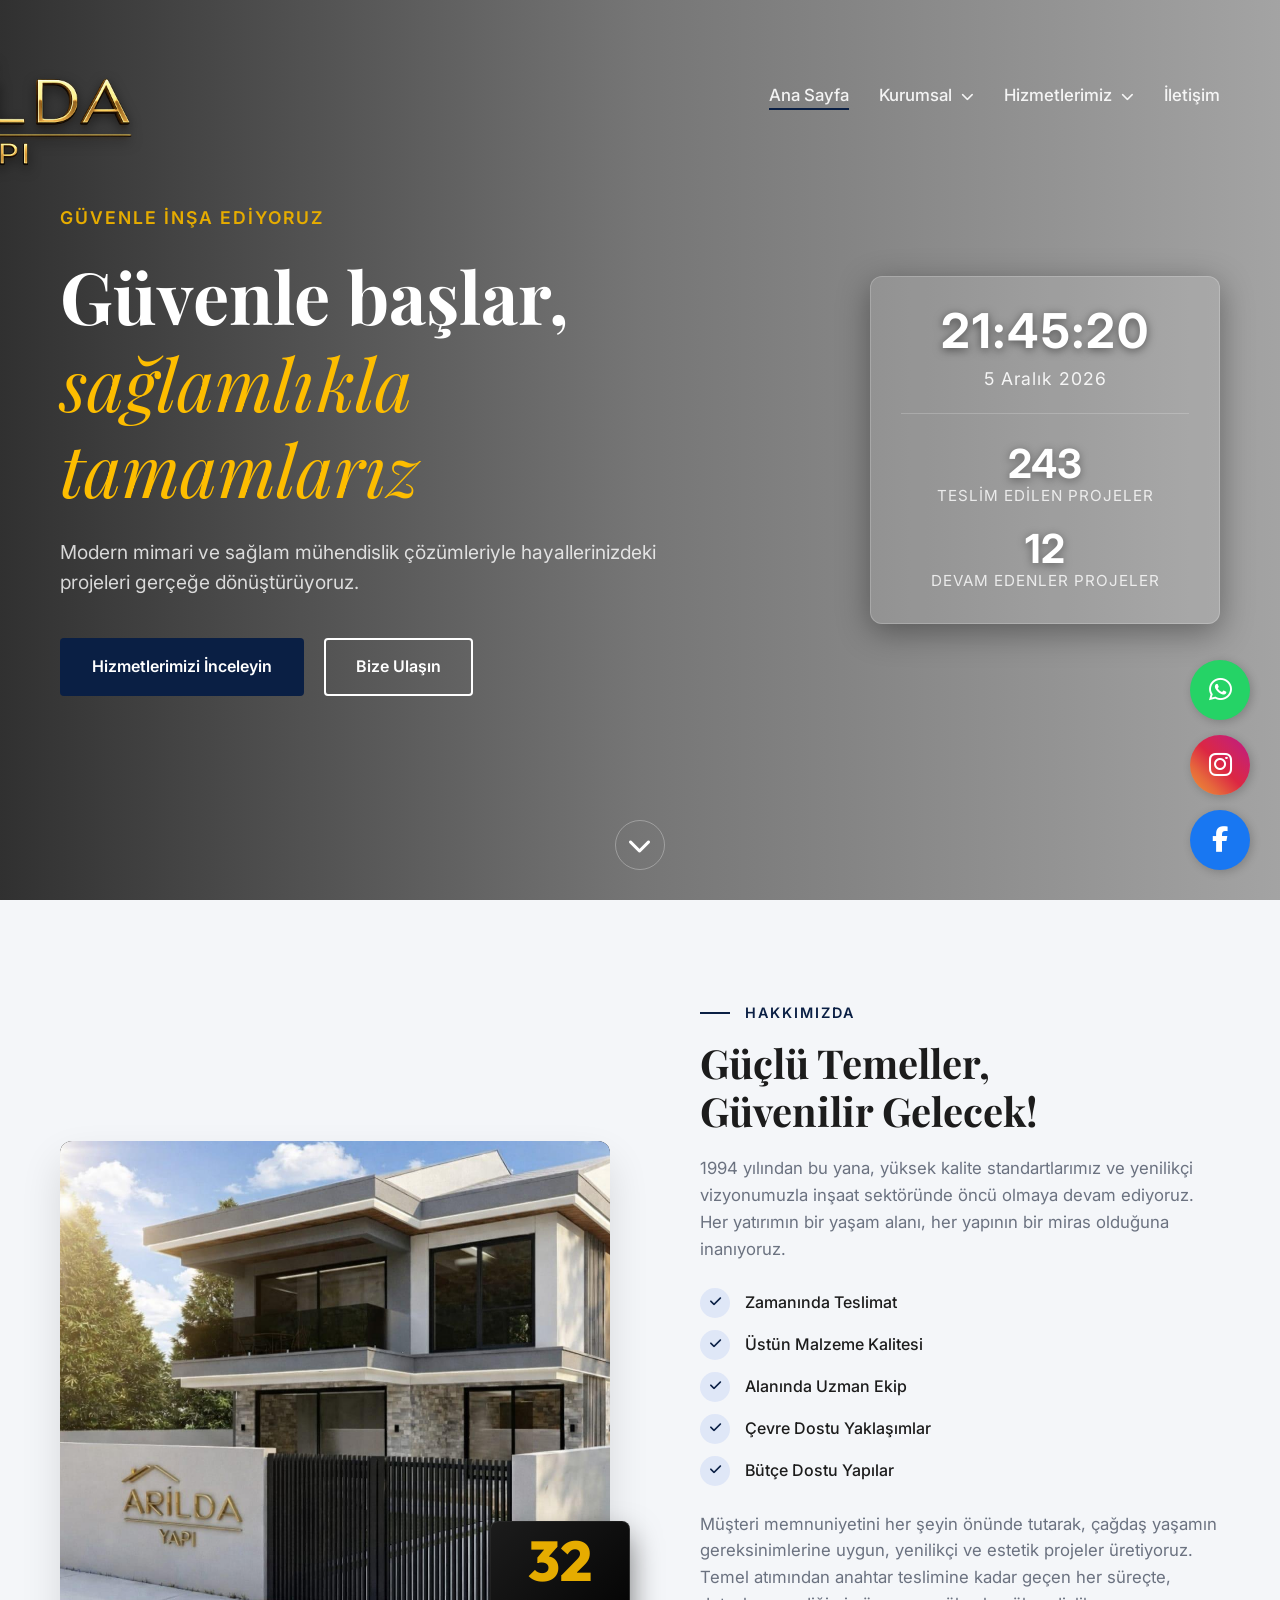
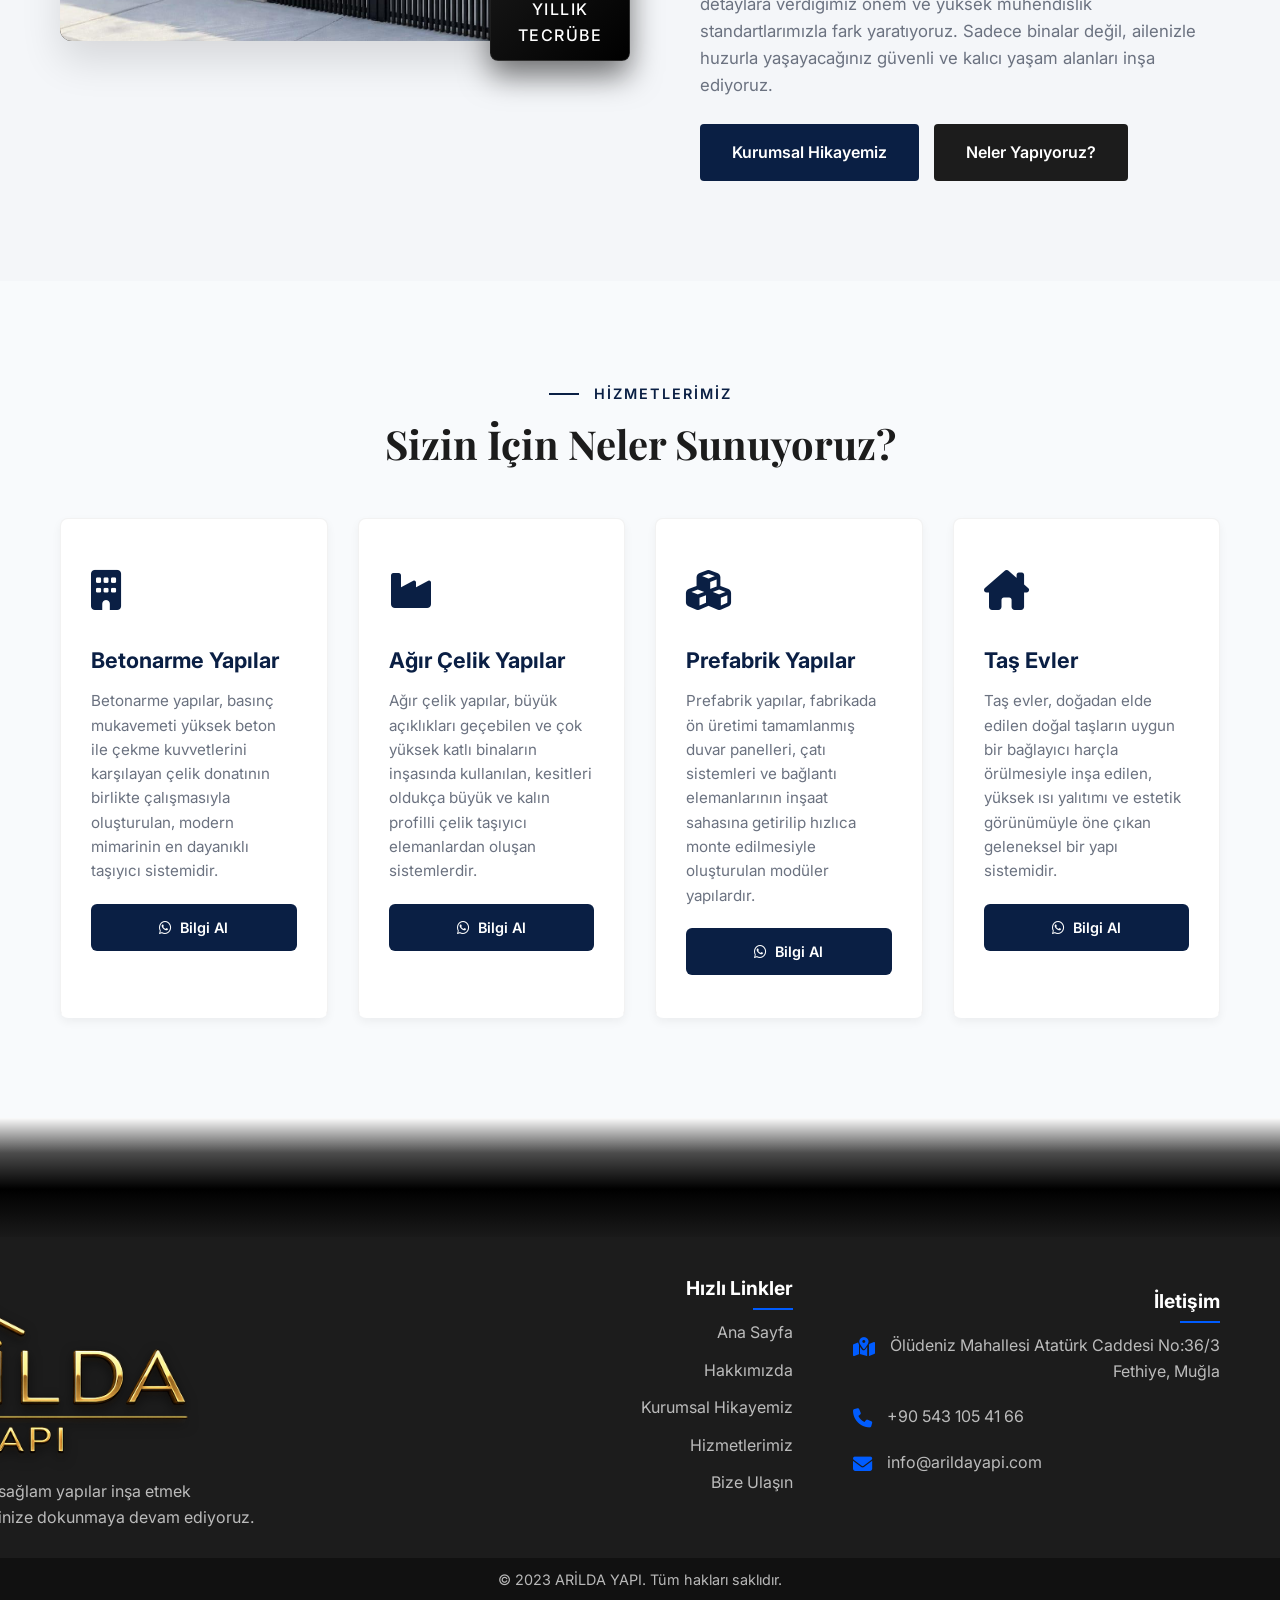
==== index.html @ f867f808 "first commit" ====
<!DOCTYPE html>
<html lang="tr">

<head>
    <meta charset="UTF-8">
    <meta name="viewport" content="width=device-width, initial-scale=1.0">
    <title>ARİLDA YAPI | Geleceğin Mimarı</title>
    <!-- Google Fonts -->
    <link rel="preconnect" href="https://fonts.googleapis.com">
    <link rel="preconnect" href="https://fonts.gstatic.com" crossorigin>
    <link
        href="https://fonts.googleapis.com/css2?family=Outfit:wght@300;400;600;800&family=Playfair+Display:wght@600;700&family=Inter:wght@400;600;700&display=swap"
        rel="stylesheet">
    <!-- Font Awesome -->
    <link rel="stylesheet" href="https://cdnjs.cloudflare.com/ajax/libs/font-awesome/6.4.0/css/all.min.css">
    <!-- Custom CSS -->
    <link rel="stylesheet" href="css/variables.css">
    <link rel="stylesheet" href="css/base.css">
    <link rel="stylesheet" href="css/layout.css">
    <link rel="stylesheet" href="css/components.css">
    <link rel="stylesheet" href="css/mobile.css">
</head>

<body>

    <!-- Header & Navigation -->
    <header id="header">
        <div class="container nav-container">
            <a href="#" class="logo">
                <img src="img/arilda_logo.png" alt="ARİLDA YAPI Logo" class="logo-img">
            </a>

            <nav class="main-nav">
                <ul class="nav-links">
                    <li><a href="#hero" class="active">Ana Sayfa</a></li>

                    <li class="dropdown">
                        <a href="kurumsal/hakkimizda.html">Kurumsal <i class="fa-solid fa-chevron-down"
                                style="font-size: 0.8rem; margin-left: 5px;"></i></a>
                        <ul class="dropdown-content">
                            <li><a href="kurumsal/hakkimizda.html#hakkimizda">Hakkımızda</a></li>
                            <li><a href="kurumsal/hakkimizda.html#vizyon-misyon">Vizyon & Misyon</a></li>
                            <li><a href="kurumsal/hakkimizda.html#degerlerimiz">Temel Değerlerimiz</a></li>
                        </ul>
                    </li>

                    <li class="dropdown">
                        <a href="#services">Hizmetlerimiz <i class="fa-solid fa-chevron-down"
                                style="font-size: 0.8rem; margin-left: 5px;"></i></a>
                        <ul class="dropdown-content">
                            <li><a href="#services">Betonarme Yapılar</a></li>
                            <li><a href="#services">Ağır Çelik Yapılar</a></li>
                            <li><a href="#services">Prefabrik Yapılar</a></li>
                            <li><a href="#services">Taş Evler</a></li>
                        </ul>
                    </li>



                    <li><a href="https://wa.me/905431054166?text=Merhaba,%20web%20sitenizden%20ulaşıyorum.%20Bilgi%20almak%20istiyorum."
                            target="_blank" rel="noopener noreferrer">İletişim</a></li>
                </ul>
            </nav>

            <button class="mobile-menu-btn">
                <i class="fa-solid fa-bars"></i>
            </button>
        </div>
    </header>

    <!-- Hero Section -->
    <section id="hero" class="hero">
        <div class="hero-overlay"></div>
        <div class="container hero-container">
            <div class="hero-content">
                <span class="subtitle">Güvenle İnşa Ediyoruz</span>
                <h1>Güvenle başlar,<br><span class="highlight">sağlamlıkla tamamlarız</span> </h1>
                <p>Modern mimari ve sağlam mühendislik çözümleriyle hayallerinizdeki projeleri gerçeğe dönüştürüyoruz.
                </p>
                <div class="hero-buttons">
                    <a href="#services" class="btn btn-primary">Hizmetlerimizi İnceleyin</a>
                    <a href="https://wa.me/905431054166?text=Merhaba,%20web%20sitenizden%20ulaşıyorum.%20Bilgi%20almak%20istiyorum."
                        class="btn btn-outline" target="_blank" rel="noopener noreferrer">Bize Ulaşın</a>
                </div>
            </div>

            <div class="hero-right-panel">
                <div class="glass-panel text-center">
                    <div class="clock-display">
                        <span id="currentTime">00:00:00</span>
                        <small id="currentDate">01 Ocak 2026</small>
                    </div>
                    <div class="stats-container">
                        <div class="stat-item">
                            <span class="stat-number" data-target="243">243</span>
                            <span class="stat-label">Teslim Edilen Projeler</span>
                        </div>
                        <div class="stat-item">
                            <span class="stat-number" data-target="12">12</span>
                            <span class="stat-label">Devam Edenler Projeler</span>
                        </div>
                    </div>
                </div>
            </div>
        </div>
        <div class="scroll-down">
            <a href="#about"><i class="fa-solid fa-chevron-down"></i></a>
        </div>
    </section>

    <!-- About Section -->
    <section id="about" class="section">
        <div class="container about-container">
            <div class="about-slider-container">
                <div class="about-slider">
                    <img src="img/konutarilda.jpeg" alt="ARİLDA YAPI" class="slide active">
                    <img src="img/birdigerevdaha.jpeg" alt="ARİLDA YAPI" class="slide">
                    <img src="img/evlerdenbitanesidaha.jpeg" alt="ARİLDA YAPI" class="slide">
                    <img src="img/beyazev.jpeg" alt="ARİLDA YAPI" class="slide">
                </div>
                <div class="experience-badge modern">
                    <span class="years">32</span>
                    <span class="text">Yıllık<br>Tecrübe</span>
                </div>
            </div>

            <div class="about-content shifted">
                <span class="section-subtitle">Hakkımızda</span>
                <h2 class="section-title">Güçlü Temeller, <br>Güvenilir Gelecek!</h2>
                <p>1994 yılından bu yana, yüksek kalite standartlarımız ve yenilikçi vizyonumuzla inşaat sektöründe öncü
                    olmaya devam ediyoruz. Her yatırımın bir yaşam alanı, her yapının bir miras olduğuna inanıyoruz.</p>

                <ul class="about-list">
                    <li><i class="fa-solid fa-check"></i> Zamanında Teslimat</li>
                    <li><i class="fa-solid fa-check"></i> Üstün Malzeme Kalitesi</li>
                    <li><i class="fa-solid fa-check"></i> Alanında Uzman Ekip</li>
                    <li><i class="fa-solid fa-check"></i> Çevre Dostu Yaklaşımlar</li>
                    <li><i class="fa-solid fa-check"></i> Bütçe Dostu Yapılar</li>
                </ul>

                <p>Müşteri memnuniyetini her şeyin önünde tutarak, çağdaş yaşamın gereksinimlerine uygun, yenilikçi ve
                    estetik projeler üretiyoruz. Temel atımından anahtar teslimine kadar geçen her süreçte, detaylara
                    verdiğimiz önem ve yüksek mühendislik standartlarımızla fark yaratıyoruz. Sadece binalar değil,
                    ailenizle huzurla yaşayacağınız güvenli ve kalıcı yaşam alanları inşa ediyoruz.</p>

                <div style="display: flex; gap: 15px; margin-top: 1.5rem;">
                    <a href="kurumsal/hakkimizda.html" class="btn btn-primary">Kurumsal Hikayemiz</a>
                    <a href="#services" class="btn btn-secondary">Neler Yapıyoruz?</a>
                </div>
            </div>
        </div>
    </section>

    <!-- Services Section -->
    <section id="services" class="section bg-light">
        <div class="container">
            <div class="section-header text-center">
                <span class="section-subtitle">Hizmetlerimiz</span>
                <h2 class="section-title">Sizin İçin Neler Sunuyoruz?</h2>
            </div>

            <div class="services-grid">
                <!-- Service 1: Betonarme Yapılar -->
                <div class="service-card reveal">
                    <div class="service-icon"><i class="fa-solid fa-building"></i></div>
                    <h3>Betonarme Yapılar</h3>
                    <p>Betonarme yapılar, basınç mukavemeti yüksek beton ile çekme kuvvetlerini karşılayan çelik
                        donatının birlikte çalışmasıyla oluşturulan, modern mimarinin en dayanıklı taşıyıcı sistemidir.
                    </p>
                    <a href="https://wa.me/905431054166?text=Merhaba,%20Betonarme%20Yapılar%20hizmetiniz%20hakkında%20bilgi%20almak%20istiyorum."
                        class="btn btn-primary" target="_blank" rel="noopener noreferrer" style="margin-top: 20px; padding: 10px 20px; font-size: 0.9rem; border-radius: 6px;"><i class="fa-brands fa-whatsapp" style="margin-right: 8px;"></i>Bilgi Al</a>
                </div>

                <!-- Service 2: Ağır Çelik Yapılar -->
                <div class="service-card reveal">
                    <div class="service-icon"><i class="fa-solid fa-industry"></i></div>
                    <h3>Ağır Çelik Yapılar</h3>
                    <p>Ağır çelik yapılar, büyük açıklıkları geçebilen ve çok yüksek katlı binaların inşasında
                        kullanılan, kesitleri oldukça büyük ve kalın profilli çelik taşıyıcı elemanlardan oluşan
                        sistemlerdir.</p>
                    <a href="https://wa.me/905431054166?text=Merhaba,%20Ağır%20Çelik%20Yapılar%20hizmetiniz%20hakkında%20bilgi%20almak%20istiyorum."
                        class="btn btn-primary" target="_blank" rel="noopener noreferrer" style="margin-top: 20px; padding: 10px 20px; font-size: 0.9rem; border-radius: 6px;"><i class="fa-brands fa-whatsapp" style="margin-right: 8px;"></i>Bilgi Al</a>
                </div>

                <!-- Service 3: Prefabrik Yapılar -->
                <div class="service-card reveal">
                    <div class="service-icon"><i class="fa-solid fa-cubes"></i></div>
                    <h3>Prefabrik Yapılar</h3>
                    <p>Prefabrik yapılar, fabrikada ön üretimi tamamlanmış duvar panelleri, çatı sistemleri ve bağlantı
                        elemanlarının inşaat sahasına getirilip hızlıca monte edilmesiyle oluşturulan modüler
                        yapılardır.</p>
                    <a href="https://wa.me/905431054166?text=Merhaba,%20Prefabrik%20Yapılar%20hizmetiniz%20hakkında%20bilgi%20almak%20istiyorum."
                        class="btn btn-primary" target="_blank" rel="noopener noreferrer" style="margin-top: 20px; padding: 10px 20px; font-size: 0.9rem; border-radius: 6px;"><i class="fa-brands fa-whatsapp" style="margin-right: 8px;"></i>Bilgi Al</a>
                </div>

                <!-- Service 4: Taş Evler -->
                <div class="service-card reveal">
                    <div class="service-icon"><i class="fa-solid fa-house-chimney"></i></div>
                    <h3>Taş Evler</h3>
                    <p>Taş evler, doğadan elde edilen doğal taşların uygun bir bağlayıcı harçla örülmesiyle inşa edilen,
                        yüksek ısı yalıtımı ve estetik görünümüyle öne çıkan geleneksel bir yapı sistemidir.</p>
                    <a href="https://wa.me/905431054166?text=Merhaba,%20Taş%20Evler%20hizmetiniz%20hakkında%20bilgi%20almak%20istiyorum."
                        class="btn btn-primary" target="_blank" rel="noopener noreferrer" style="margin-top: 20px; padding: 10px 20px; font-size: 0.9rem; border-radius: 6px;"><i class="fa-brands fa-whatsapp" style="margin-right: 8px;"></i>Bilgi Al</a>
                </div>
            </div>
        </div>
    </section>

    <!-- Transition Bridge Section -->
    <section id="transition-bridge" class="section" style="padding: 0;">
        <div
            style="height: 120px; background: linear-gradient(to bottom, transparent 0%, rgba(0, 0, 0, 0.7) 30%, #000000 60%, #1a1a1a 100%); margin-top: -1px;">
        </div>
    </section>

    <!-- Contact & Footer Section -->
    <footer id="contact" class="footer">
        <div class="container footer-container">
            <div class="footer-col about-col">
                <a href="#" class="logo footer-logo">
                    <img src="img/arilda_logo.png" alt="ARİLDA YAPI Logo" class="logo-img">
                </a>
                <p>Güvenilir, estetik ve sağlam yapılar inşa etmek vizyonuyla, hayallerinize dokunmaya devam ediyoruz.
                </p>
            </div>

            <div class="footer-col links-col">
                <h3>Hızlı Linkler</h3>
                <ul>
                    <li><a href="#hero">Ana Sayfa</a></li>
                    <li><a href="kurumsal/hakkimizda.html#hakkimizda">Hakkımızda</a></li>
                    <li><a href="kurumsal/hakkimizda.html">Kurumsal Hikayemiz</a></li>
                    <li><a href="#services">Hizmetlerimiz</a></li>
                    <li><a href="https://wa.me/905431054166?text=Merhaba,%20web%20sitenizden%20ulaşıyorum.%20Bilgi%20almak%20istiyorum."
                            target="_blank" rel="noopener noreferrer">Bize Ulaşın</a></li>
                </ul>
            </div>

            <div class="footer-col contact-col">
                <h3>İletişim</h3>
                <div class="contact-info">
                    <div class="info-item">
                        <i class="fa-solid fa-map-location-dot"></i>
                        <p>Ölüdeniz Mahallesi Atatürk Caddesi No:36/3<br>Fethiye, Muğla</p>
                    </div>
                    <div class="info-item">
                        <i class="fa-solid fa-phone"></i>
                        <p><a href="tel:+905431054166">+90 543 105 41 66</a></p>
                    </div>
                    <div class="info-item">
                        <i class="fa-solid fa-envelope"></i>
                        <p>info@arildayapi.com</p>
                    </div>
                </div>
            </div>
        </div>

        <div class="footer-bottom">
            <div class="container">
                <p>&copy; 2023 ARİLDA YAPI. Tüm hakları saklıdır.</p>
            </div>
        </div>
    </footer>

    <!-- Fixed Social Buttons Stack -->
    <div class="floating-socials">
        <a href="https://wa.me/905431054166?text=Merhaba,%20web%20sitenizden%20ulaşıyorum.%20Bilgi%20almak%20istiyorum."
            class="social-float whatsapp" target="_blank" rel="noopener noreferrer">
            <i class="fa-brands fa-whatsapp"></i>
            <span class="tooltip-text">WhatsApp</span>
        </a>
        <a href="https://instagram.com/arildayapi" class="social-float instagram" target="_blank"
            rel="noopener noreferrer">
            <i class="fa-brands fa-instagram"></i>
            <span class="tooltip-text">Instagram</span>
        </a>
        <a href="https://www.facebook.com/profile.php?id=61582846904993" class="social-float facebook" target="_blank"
            rel="noopener noreferrer">
            <i class="fa-brands fa-facebook-f"></i>
            <span class="tooltip-text">Facebook</span>
        </a>
    </div>

    <!-- Custom JS -->
    <script src="script.js"></script>
</body>

</html>
---- css/variables.css ----
/* =========================================
   VARIABLES
   ========================================= */
:root {
    /* Premium Color Palette */
    --primary: #0a1f44;
    /* Deep Navy / Premium Blue */
    --primary-dark: #051024;
    /* Darker shade for hovers */
    --secondary: #1c1c1c;
    /* Anthracite / Charcoal */
    --accent: #f59e0b;
    /* Soft Gold / Orange for accents */

    --text-dark: #2d2d2d;
    --text-light: #6b7280;
    --text-muted: #9ca3af;

    --bg-light: #f8fafc;
    --white: #ffffff;

    /* WhatsApp Color */
    --whatsapp: #25D366;
    --whatsapp-dark: #128C7E;

    /* Typography */
    --font-main: 'Inter', 'Outfit', sans-serif;
    --font-heading: 'Playfair Display', serif;

    /* Transitions & Dynamics */
    --transition: all 0.4s cubic-bezier(0.25, 1, 0.5, 1);
    --transition-fast: all 0.2s ease;
    --transition-slow: all 0.6s cubic-bezier(0.22, 1, 0.36, 1);

    /* Luxury Shadows */
    --shadow-sm: 0 4px 10px rgba(0, 0, 0, 0.05);
    --shadow-md: 0 10px 30px rgba(0, 0, 0, 0.08);
    --shadow-lg: 0 20px 40px rgba(0, 0, 0, 0.12);
    --shadow-hover: 0 25px 50px rgba(10, 31, 68, 0.15);
    /* Tinted premium shadow */
}
---- css/base.css ----
/* =========================================
   BASE STYLES
   ========================================= */
* {
    margin: 0;
    padding: 0;
    box-sizing: border-box;
}

html {
    scroll-behavior: smooth;
}

body {
    font-family: var(--font-main);
    color: var(--text-dark);
    line-height: 1.6;
    background-color: var(--white);
    overflow-x: hidden;
}

h1,
h2,
h3,
h4,
h5,
h6 {
    font-family: var(--font-heading);
    color: var(--secondary);
    line-height: 1.2;
    margin-bottom: 1rem;
}

a {
    text-decoration: none;
    color: inherit;
    transition: var(--transition);
}

ul {
    list-style: none;
}

img {
    max-width: 100%;
    height: auto;
    display: block;
}

.text-center {
    text-align: center;
}

.bg-light {
    background-color: var(--bg-light);
}

.mt-4 {
    margin-top: 1.5rem;
}

/* Animations */
@keyframes fadeInUp {
    to {
        opacity: 1;
        transform: translateY(0);
    }
}

@keyframes bounce {

    0%,
    20%,
    50%,
    80%,
    100% {
        transform: translateY(0) translateX(-50%);
    }

    40% {
        transform: translateY(-20px) translateX(-50%);
    }

    60% {
        transform: translateY(-10px) translateX(-50%);
    }
}

/* Scroll Reveal Classes */
.reveal {
    opacity: 0;
    transform: translateY(30px);
    transition: all 0.8s cubic-bezier(0.25, 1, 0.5, 1);
}

.reveal.active {
    opacity: 1;
    transform: translateY(0);
}
---- css/layout.css ----
/* =========================================
   LAYOUT (Headers, Footers, Sections)
   ========================================= */

/* Container & Sections */
.container {
    width: 100%;
    max-width: 1200px;
    margin: 0 auto;
    padding: 0 20px;
}

.section {
    padding: 100px 0;
}

#about {
    background-color: #f4f6f9;
}



.section-header {
    margin-bottom: 50px;
}

.section-subtitle {
    display: inline-block;
    color: var(--primary);
    font-size: 0.9rem;
    font-weight: 600;
    text-transform: uppercase;
    letter-spacing: 2px;
    margin-bottom: 15px;
    position: relative;
    padding-left: 45px;
}

.section-subtitle::before {
    content: '';
    position: absolute;
    left: 0;
    top: 50%;
    transform: translateY(-50%);
    width: 30px;
    height: 2px;
    background-color: var(--primary);
}

.section-title {
    font-size: 2.5rem;
    margin-bottom: 20px;
}

/* Header & Navigation */
#header {
    position: fixed;
    top: 0;
    left: 0;
    width: 100%;
    padding: 20px 0;
    z-index: 1000;
    transition: var(--transition);
    background-color: transparent;
}

#header.scrolled {
    background-color: rgba(31, 31, 31, 0.8);
    padding: 15px 0;
    box-shadow: var(--shadow-md);
    backdrop-filter: blur(10px);
    -webkit-backdrop-filter: blur(10px);
}

.nav-container {
    display: flex;
    justify-content: space-between;
    align-items: center;
}

.logo {
    display: flex;
    align-items: center;
    gap: 10px;
    font-size: 1rem;
    color: var(--white);
    margin-left: -210px;
}

#header.scrolled .logo {
    color: var(--white);
}

.logo-img {
    height: 150px;
    width: auto;
    border-radius: 4px;
    transition: var(--transition);
    filter: drop-shadow(0 4px 6px rgba(0, 0, 0, 0.5));
}

#header.scrolled .logo-img {
    height: 90px;
    filter: none;
}

.main-nav .nav-links {
    display: flex;
    gap: 30px;
    align-items: center;
}

/* Dropdown Menu Styles */
.nav-links li.dropdown {
    position: relative;
    padding: 10px 0;
}

.dropdown-content {
    position: absolute;
    top: 100%;
    left: 0;
    min-width: 250px;
    background-color: rgba(10, 31, 68, 0.95);
    /* Deep Navy matching header */
    backdrop-filter: blur(10px);
    box-shadow: var(--shadow-lg);
    border-radius: 8px;
    border: 1px solid rgba(255, 255, 255, 0.05);
    opacity: 0;
    visibility: hidden;
    transform: translateY(15px);
    transition: all 0.3s cubic-bezier(0.25, 1, 0.5, 1);
    z-index: 1000;
    overflow: hidden;
}

.nav-links li.dropdown:hover .dropdown-content {
    opacity: 1;
    visibility: visible;
    transform: translateY(0);
}

.dropdown-content li {
    display: block;
    width: 100%;
}

.dropdown-content li a {
    display: block;
    padding: 15px 25px;
    color: rgba(255, 255, 255, 0.8) !important;
    font-size: 0.95rem;
    font-weight: 500;
    border-bottom: 1px solid rgba(255, 255, 255, 0.05);
    transition: var(--transition-fast);
}

.dropdown-content li:last-child a {
    border-bottom: none;
}

.dropdown-content li a:hover {
    background-color: rgba(255, 255, 255, 0.05);
    color: var(--accent) !important;
    padding-left: 32px;
}

.nav-links li a {
    color: rgba(255, 255, 255, 0.9);
    font-weight: 500;
    font-size: 1.05rem;
    position: relative;
    padding-bottom: 5px;
}

#header.scrolled .nav-links li a {
    color: var(--white);
}

.nav-links li a::after {
    content: '';
    position: absolute;
    bottom: 0;
    left: 0;
    width: 0;
    height: 2px;
    background-color: var(--primary);
    transition: var(--transition);
}

.nav-links li a:hover::after,
.nav-links li a.active::after {
    width: 100%;
}

.mobile-menu-btn {
    display: none;
    font-size: 1.5rem;
    color: var(--white);
    background: none;
    border: none;
    cursor: pointer;
}

#header.scrolled .mobile-menu-btn {
    color: var(--white);
}

/* Footer */
.footer {
    background-color: var(--secondary);
    color: rgba(255, 255, 255, 0.7);
    padding-top: 20px;
}

.footer-container {
    display: grid;
    /* Adjust grid template to give more space to the left, pushing others right */
    grid-template-columns: 3fr auto auto;
    gap: 60px;
    margin-bottom: 50px;
    align-items: center;
    /* Vertically center aligned with logo */
}

.footer-logo {
    margin-bottom: 20px;
    display: flex;
    justify-content: flex-start;
}

.footer-logo .logo-img {
    height: 180px;
    width: auto;
    filter: drop-shadow(0 4px 6px rgba(0, 0, 0, 0.5));
    transform: none;
}

.about-col p {
    margin-bottom: -25px;
    max-width: 410px;
    justify-content: flex-start;
    margin-left: -210px;
    /* Counteracting the logo shift */
}

.footer-col {
    margin-top: 20px;
    /* Slight push down to balance vertically */
}

.footer-col h3 {
    color: var(--white);
    font-family: var(--font-main);
    font-size: 1.2rem;
    margin-bottom: 10px;
    position: relative;
    padding-bottom: 10px;
}

.footer-col h3::after {
    content: '';
    position: absolute;
    bottom: 0;
    left: 0;
    width: 40px;
    height: 2px;
    background-color: var(--primary);
}

/* Right align content cols */
.contact-col,
.links-col {
    display: flex;
    flex-direction: column;
    align-items: flex-end;
    text-align: right;
}

.contact-col h3::after,
.links-col h3::after {
    left: auto;
    right: 0;
    background-color: #005cff;
    /* Parlak Mavi */
}

.links-col ul li {
    margin-bottom: 12px;
}

.links-col ul li a {
    display: inline-block;
}

.links-col ul li a:hover {
    color: #005cff;
    /* Parlak Mavi */
    transform: translateX(5px);
}

.contact-info .info-item {
    display: flex;
    gap: 15px;
    margin-bottom: 20px;
    align-items: flex-start;
}

.info-item i {
    color: #005cff;
    font-size: 1.2rem;
    margin-top: 5px;
}

.info-item a:hover {
    color: var(--primary);
}

.footer-bottom {
    background-color: #111;
    padding: 10px 0;
    text-align: center;
    font-size: 0.9rem;
}

/* =========================================
   MEDIA QUERIES (Mobile Responsiveness)
   ========================================= */

@media (max-width: 992px) {

    /* Header & Navigation Tablets */
    .nav-links {
        gap: 15px;
    }

    .logo {
        margin-left: 0;
    }

    .about-col p {
        margin-left: 0;
    }

    .footer-container {
        grid-template-columns: 1fr 1fr;
        gap: 40px;
    }

    .about-col {
        grid-column: 1 / -1;
        text-align: center;
    }

    .footer-logo {
        justify-content: center;
    }

    .about-col p {
        margin: 0 auto;
    }
}

@media (max-width: 768px) {
    .section {
        padding: 60px 0;
    }

    .section-title {
        font-size: 2rem;
    }

    /* Mobile Header & Hamburger Menu */
    .logo-img {
        height: 80px;
        margin-left: 0;
    }

    #header.scrolled .logo-img {
        height: 60px;
    }

    .mobile-menu-btn {
        display: block;
    }

    .main-nav {
        position: absolute;
        top: 100%;
        left: 0;
        width: 100%;
        background-color: rgba(10, 31, 68, 0.98);
        backdrop-filter: blur(10px);
        padding: 20px 0;
        box-shadow: var(--shadow-md);
        clip-path: polygon(0 0, 100% 0, 100% 0, 0 0);
        transition: clip-path 0.4s cubic-bezier(0.25, 1, 0.5, 1);
        visibility: hidden;
    }

    .main-nav.active {
        clip-path: polygon(0 0, 100% 0, 100% 100%, 0 100%);
        visibility: visible;
    }

    .main-nav .nav-links {
        flex-direction: column;
        gap: 20px;
        align-items: center;
    }

    .nav-links li.dropdown {
        text-align: center;
    }

    .dropdown-content {
        position: static;
        opacity: 1;
        visibility: visible;
        transform: none;
        box-shadow: none;
        background: transparent;
        min-width: 100%;
        border: none;
        display: none;
    }

    .nav-links li.dropdown:hover .dropdown-content,
    .nav-links li.dropdown.active .dropdown-content {
        display: block;
    }

    /* Footer Mobile */
    .footer-container {
        grid-template-columns: 1fr;
        text-align: center;
        gap: 40px;
    }

    .footer-col {
        align-items: center;
        text-align: center;
    }

    .contact-col,
    .links-col {
        align-items: center;
        text-align: center;
    }

    .footer-col h3::after {
        left: 50%;
        transform: translateX(-50%);
    }

    .contact-info .info-item {
        justify-content: center;
        flex-direction: column;
        align-items: center;
        gap: 5px;
    }
}
---- css/components.css ----
/* =========================================
   FLOATING SOCIALS STACK
   ========================================= */
.floating-socials {
    position: fixed;
    bottom: 30px;
    right: 30px;
    /* Moved to the right side */
    display: flex;
    flex-direction: column;
    gap: 15px;
    z-index: 9999;
}

.social-float {
    width: 60px;
    height: 60px;
    background-color: var(--primary);
    color: #FFF;
    border-radius: 50%;
    text-align: center;
    font-size: 26px;
    box-shadow: 2px 2px 10px rgba(0, 0, 0, 0.2);
    display: flex;
    align-items: center;
    justify-content: center;
    transition: var(--transition);
    cursor: pointer;
    text-decoration: none;
    position: relative;
}

.social-float.whatsapp {
    background-color: var(--whatsapp);
}

.social-float.whatsapp:hover {
    background-color: var(--whatsapp-dark);
}

.social-float.instagram {
    background: linear-gradient(45deg, #f09433 0%, #e6683c 25%, #dc2743 50%, #cc2366 75%, #bc1888 100%);
}

.social-float.instagram:hover {
    filter: brightness(1.1);
}

.social-float.facebook {
    background-color: #1877F2;
}

.social-float.facebook:hover {
    background-color: #166FE5;
}

.social-float:hover {
    transform: scale(1.1) translateX(-5px);
    box-shadow: 2px 4px 15px rgba(0, 0, 0, 0.3);
}

/* Tooltip on hover (appearing on the left side since buttons are on the right) */
.floating-socials .tooltip-text {
    visibility: hidden;
    background-color: var(--secondary);
    color: #fff;
    text-align: center;
    border-radius: 6px;
    padding: 5px 15px;
    position: absolute;
    z-index: 1;
    right: 120%;
    /* Position to the left of the button */
    top: 50%;
    transform: translateY(-50%);
    font-size: 14px;
    font-family: var(--font-main);
    white-space: nowrap;
    opacity: 0;
    transition: opacity 0.3s;
}

/* Tooltip arrow pointing right */
.floating-socials .tooltip-text::after {
    content: "";
    position: absolute;
    top: 50%;
    left: 100%;
    /* Arrow on the right side of the tooltip */
    transform: translateY(-50%);
    border-width: 5px;
    border-style: solid;
    border-color: transparent transparent transparent var(--secondary);
}

.social-float:hover .tooltip-text {
    visibility: visible;
    opacity: 1;
}

.btn {
    display: inline-block;
    padding: 14px 30px;
    font-size: 1rem;
    font-weight: 600;
    font-family: var(--font-main);
    border-radius: 4px;
    cursor: pointer;
    text-align: center;
    border: 2px solid transparent;
}

.btn-primary {
    background-color: var(--primary);
    color: var(--white);
}

.btn-primary:hover {
    background-color: var(--primary-dark);
    transform: translateY(-3px);
    box-shadow: var(--shadow-md);
}

.btn-secondary {
    background-color: var(--secondary);
    color: var(--white);
}

.btn-secondary:hover {
    background-color: #333;
    transform: translateY(-3px);
    box-shadow: var(--shadow-md);
}

.btn-outline {
    background-color: transparent;
    border-color: var(--white);
    color: var(--white);
}

.btn-outline:hover {
    background-color: var(--white);
    color: var(--secondary);
    transform: translateY(-3px);
}

/* =========================================
   HERO SECTION
   ========================================= */
.hero {
    height: 100vh;
    min-height: 600px;
    display: flex;
    align-items: center;
    position: relative;
    background-image: url('https://images.unsplash.com/photo-1541888085916-3e4b4fce2dc7?q=80&w=1920&auto=format&fit=crop');
    background-size: cover;
    background-position: center;
    color: var(--white);
}

.hero-overlay {
    position: absolute;
    top: 0;
    left: 0;
    width: 100%;
    height: 100%;
    background: linear-gradient(90deg, rgba(26, 26, 26, 0.9) 0%, rgba(26, 26, 26, 0.6) 50%, rgba(26, 26, 26, 0.4) 100%);
    z-index: 1;
}

.hero-container {
    position: relative;
    z-index: 2;
    display: flex;
    justify-content: space-between;
    align-items: center;
    width: 100%;
}

.hero-content {
    max-width: 650px;
    flex: 1;
}

.hero-right-panel {
    flex: 0 0 350px;
    display: flex;
    justify-content: flex-end;
    animation: fadeInUp 1s ease 0.6s forwards;
    opacity: 0;
    transform: translateY(20px);
}

.glass-panel {
    background: rgba(255, 255, 255, 0.1);
    backdrop-filter: blur(10px);
    -webkit-backdrop-filter: blur(10px);
    border: 1px solid rgba(255, 255, 255, 0.2);
    border-radius: 12px;
    padding: 30px;
    width: 100%;
    color: var(--white);
    box-shadow: 0 8px 32px 0 rgba(0, 0, 0, 0.37);
}

.clock-display {
    margin-bottom: 30px;
    padding-bottom: 20px;
    border-bottom: 1px solid rgba(255, 255, 255, 0.2);
}

.clock-display span {
    display: block;
    font-size: 3rem;
    font-weight: 700;
    font-family: 'Inter', sans-serif;
    letter-spacing: 2px;
    color: #ffffff;
    text-shadow: 0 2px 10px rgba(0, 0, 0, 0.5);
    line-height: 1;
}

.clock-display small {
    display: block;
    font-size: 1.1rem;
    letter-spacing: 1px;
    opacity: 0.9;
    margin-top: 10px;
}

.stats-container {
    display: flex;
    flex-direction: column;
    gap: 20px;
}

.stat-item {
    display: flex;
    flex-direction: column;
    align-items: center;
}

.stat-number {
    font-size: 2.5rem;
    font-weight: 700;
    color: var(--white);
    line-height: 1.2;
    text-shadow: 0 2px 10px rgba(0, 0, 0, 0.4);
    line-height: 1;
}

.stat-label {
    font-size: 0.95rem;
    text-transform: uppercase;
    letter-spacing: 1px;
    color: rgba(255, 255, 255, 0.8);
}

.hero .subtitle {
    display: inline-block;
    color: #e6ac00;
    font-size: 1.1rem;
    font-weight: 600;
    letter-spacing: 2px;
    text-transform: uppercase;
    margin-bottom: 20px;
    animation: fadeInUp 1s ease 0.2s forwards;
    opacity: 0;
    transform: translateY(20px);
}

.hero h1 {
    font-size: 4.5rem;
    color: var(--white);
    margin-bottom: 25px;
    animation: fadeInUp 1s ease 0.4s forwards;
    opacity: 0;
    transform: translateY(20px);
}

.hero .highlight {
    color: #fdbd00;
    font-style: italic;
    font-weight: normal;
}

.hero p {
    font-size: 1.2rem;
    color: rgba(255, 255, 255, 0.8);
    margin-bottom: 40px;
    max-width: 600px;
    animation: fadeInUp 1s ease 0.6s forwards;
    opacity: 0;
    transform: translateY(20px);
}

.hero-buttons {
    display: flex;
    gap: 20px;
    animation: fadeInUp 1s ease 0.8s forwards;
    opacity: 0;
    transform: translateY(20px);
}

.scroll-down {
    position: absolute;
    bottom: 30px;
    left: 50%;
    transform: translateX(-50%);
    z-index: 2;
    animation: bounce 2s infinite;
}

.scroll-down a {
    color: var(--white);
    font-size: 1.5rem;
    display: flex;
    justify-content: center;
    align-items: center;
    width: 50px;
    height: 50px;
    border-radius: 50%;
    border: 1px solid rgba(255, 255, 255, 0.3);
}

/* =========================================
   ABOUT SECTION
   ========================================= */
.about-container {
    display: grid;
    grid-template-columns: 1fr 1fr;
    gap: 60px;
    align-items: center;
}

.about-slider-container {
    position: relative;
    width: 100%;
    border-radius: 12px;
    box-shadow: var(--shadow-lg);
}

.about-slider {
    position: relative;
    width: 100%;
    height: 500px;
    /* Fixed height for image area */
    border-radius: 12px;
    overflow: hidden;
    background-color: #000;
}

.about-slider .slide {
    position: absolute;
    top: 0;
    left: 0;
    width: 100%;
    height: 100%;
    object-fit: cover;
    opacity: 0;
    transition: opacity 1s ease-in-out, transform 5s linear;
    transform: scale(1);
}

.about-slider .slide.active {
    opacity: 1;
    transform: scale(1.05);
    /* Slight zoom effect on active */
}

/* Modernized Experience Badge */
.experience-badge.modern {
    position: absolute;
    bottom: -20px;
    right: -20px;
    background: linear-gradient(135deg, var(--secondary) 0%, #000 100%);
    color: var(--white);
    padding: 20px;
    border-radius: 8px;
    /* Square modern look instead of circle */
    text-align: center;
    box-shadow: 0 15px 30px rgba(0, 0, 0, 0.5);
    /* Strong dark modern shadow */
    display: flex;
    flex-direction: column;
    justify-content: center;
    align-items: center;
    width: 140px;
    height: 140px;
    border: 1px solid rgba(255, 255, 255, 0.1);
    z-index: 10;
}

.experience-badge.modern .years {
    font-size: 3.5rem;
    font-family: 'Outfit', sans-serif;
    font-weight: 800;
    line-height: 1;
    color: #e6ac00;
    /* Gold accent */
}

.experience-badge.modern .text {
    font-size: 1rem;
    text-transform: uppercase;
    letter-spacing: 1.5px;
    margin-top: 8px;
    font-weight: 500;
}

/* Shifts the text panel more to the right */
.about-content.shifted {
    padding-left: 30px;
}

.about-content p {
    color: var(--text-light);
    margin-bottom: 25px;
    font-size: 1.05rem;
}

.about-list {
    margin-bottom: 25px;
}

.about-list li {
    margin-bottom: 12px;
    display: flex;
    align-items: center;
    gap: 15px;
    color: var(--secondary);
    font-weight: 500;
}

.about-list li i {
    color: var(--primary);
    background-color: rgba(37, 99, 235, 0.1);
    width: 30px;
    height: 30px;
    display: flex;
    justify-content: center;
    align-items: center;
    border-radius: 50%;
    font-size: 0.8rem;
}

/* =========================================
   SERVICES SECTION
   ========================================= */
/* Added Background Image for Services */
#services {
    position: relative;
}

#services::before {
    content: '';
    position: absolute;
    top: 0;
    left: 0;
    right: 0;
    bottom: 0;
    background-image: url('../img/evlerdenbitanesidaha.jpeg');
    background-size: cover;
    background-position: center;
    background-attachment: fixed;
    opacity: 0.15;
    /* Increased opacity */
    z-index: 0;
}

#services .container {
    position: relative;
    z-index: 1;
}

.services-grid {
    display: grid;
    grid-template-columns: repeat(auto-fit, minmax(250px, 1fr));
    gap: 30px;
}

/* Service Card Changes: Premium Luxury Redesign */
.service-card {
    background-color: var(--white);
    padding: 40px 30px;
    border-radius: 8px;
    box-shadow: var(--shadow-sm);
    transition: var(--transition);
    border: 1px solid rgba(0, 0, 0, 0.05);
    /* Very subtle border */
    border-bottom: 3px solid transparent;
    position: relative;
    overflow: hidden;
    display: flex;
    /* For styling the arrow context */
    flex-direction: column;
}

.service-card-arrow {
    position: absolute;
    top: 30px;
    right: 30px;
    font-size: 1.2rem;
    color: var(--text-muted);
    transition: var(--transition);
    opacity: 0.5;
}

.service-card:hover {
    transform: translateY(-12px);
    /* Slightly stronger lift */
    box-shadow: var(--shadow-hover);
    /* Premium tinted shadow */
    border-bottom-color: var(--primary);
}

.service-card:hover .service-card-arrow {
    color: var(--primary);
    opacity: 1;
    transform: translateX(5px);
}

.service-icon {
    font-size: 2.5rem;
    color: var(--primary);
    margin-bottom: 25px;
    transition: var(--transition);
}

.service-card h3 {
    font-family: var(--font-main);
    font-size: 1.35rem;
    /* Slightly larger for premium feel */
    margin-bottom: 15px;
    color: var(--primary);
    /* Deep Navy Title */
    font-weight: 700;
}

.service-card p {
    color: var(--text-light);
    font-size: 0.95rem;
}

/* Service Overlay Effect */
.service-overlay {
    position: absolute;
    top: 100%;
    left: 0;
    width: 100%;
    height: 100%;
    background-color: rgba(10, 31, 68, 0.95);
    /* var(--primary) with opacity */
    color: var(--white);
    padding: 30px;
    display: flex;
    flex-direction: column;
    justify-content: center;
    transition: top 0.4s cubic-bezier(0.25, 1, 0.5, 1);
    /* Faster, smoother ease */
    z-index: 2;
}

.service-card:hover .service-overlay {
    top: 0;
}

.service-overlay p {
    color: var(--white);
    font-size: 0.95rem;
    line-height: 1.6;
}


/* =========================================
   MEDIA QUERIES (Mobile Responsiveness)
   ========================================= */

@media (max-width: 992px) {

    /* About Slider adjustments */
    .about-container {
        grid-template-columns: 1fr;
    }

    .about-slider {
        height: 400px;
    }

    .about-content.shifted {
        padding-left: 0;
        margin-top: 40px;
    }

    .hero h1 {
        font-size: 3.5rem;
    }
}

@media (max-width: 768px) {

    /* Hero Section Mobile */
    .hero-container {
        flex-direction: column;
        justify-content: center;
        text-align: center;
        gap: 40px;
        padding-top: 60px;
    }

    .hero-content {
        margin: 0 auto;
    }

    .hero h1 {
        font-size: 2.5rem;
    }

    .hero-buttons {
        justify-content: center;
        flex-direction: column;
        gap: 15px;
    }

    .btn {
        width: 100%;
    }

    .hero-right-panel {
        flex: none;
        width: 100%;
        margin-top: 20px;
    }

    .glass-panel {
        padding: 20px;
    }

    .clock-display span {
        font-size: 2rem;
    }

    /* Brand Carousel Mobile */
    .brand-item {
        flex: 0 0 50%;
        /* Shows 2 items on mobile */
    }

    .brand-logo-box {
        height: 90px;
        font-size: 1.2rem;
    }

    /* Floating Socials Mobile - Make them smaller and out of the way */
    .floating-socials {
        bottom: 20px;
        right: 20px;
        gap: 10px;
    }

    .social-float {
        width: 45px;
        height: 45px;
        font-size: 20px;
    }

    .floating-socials .tooltip-text {
        display: none;
        /* Hide tooltips on mobile */
    }

    /* Services & Projects Grid Adjustments */
    .services-grid,
    .projects-gallery,
    .values-grid {
        grid-template-columns: 1fr;
    }
}
---- css/mobile.css ----
/* =========================================
   MOBILE RESPONSIVE OVERRIDES
   Desktop-first architecture.
   All rules strictly inside media queries.
   No desktop CSS is modified.
   ========================================= */

/* -----------------------------------------
   TABLET BREAKPOINT (max-width: 992px)
   ----------------------------------------- */
@media (max-width: 992px) {

    /* Sub-page Minimal Headers */
    .minimal-header {
        padding: 15px 25px;
    }

    /* Sub-page Banners */
    .detail-banner h1,
    .about-banner h1,
    .projects-banner h1,
    .contact-banner h1 {
        font-size: 2.8rem;
    }

    /* Sub-page Grids */
    .render-grid {
        grid-template-columns: repeat(auto-fit, minmax(280px, 1fr));
    }

    .project-grid {
        grid-template-columns: repeat(auto-fit, minmax(280px, 1fr));
    }

    .intro-grid {
        grid-template-columns: 1fr;
    }

    .intro-image-wrapper {
        margin-top: 30px;
    }

    .experience-box {
        right: 20px;
        bottom: -20px;
    }

    .vm-grid {
        grid-template-columns: 1fr;
    }
}

/* -----------------------------------------
   MOBILE BREAKPOINT (max-width: 768px)
   ----------------------------------------- */
@media (max-width: 768px) {

    /* --- SHARED COMPONENTS --- */

    /* Minimal Header (Sub-pages) */
    .minimal-header {
        padding: 12px 15px;
    }

    .minimal-header .logo-text {
        font-size: 1.2rem;
    }

    .back-link {
        font-size: 0.85rem;
    }

    /* Sub-page Banners */
    .detail-banner {
        height: auto;
        min-height: 280px;
        padding-top: 70px;
        padding-bottom: 40px;
        background-position: center top;
    }

    .about-banner {
        height: auto;
        min-height: 280px;
        padding-top: 70px;
        padding-bottom: 40px;
        background-attachment: scroll;
    }

    .projects-banner {
        height: auto;
        min-height: 250px;
        padding-top: 70px;
        padding-bottom: 40px;
    }

    .contact-banner {
        height: auto;
        min-height: 250px;
        padding-top: 70px;
        padding-bottom: 40px;
    }

    .detail-banner h1,
    .about-banner h1 {
        font-size: 2.2rem;
        margin-bottom: 15px;
    }

    .projects-banner h1,
    .contact-banner h1 {
        font-size: 2.2rem;
    }

    .detail-banner p,
    .about-banner p,
    .projects-banner p,
    .contact-banner p {
        font-size: 0.85rem;
        letter-spacing: 1.5px;
        font-weight: 500;
    }

    .detail-content p {
        font-size: 1.05rem;
        line-height: 1.7;
    }

    /* Sub-page Content Sections */
    .detail-content {
        padding: 50px 0;
    }

    .portfolio-section {
        padding: 50px 15px;
    }

    .contact-section {
        padding: 50px 15px;
    }

    /* Fix iOS background-attachment: fixed issues */
    .detail-banner,
    .about-banner {
        background-attachment: scroll;
    }

    /* Buttons — full width on mobile */
    .btn {
        width: 100%;
        text-align: center;
    }

    /* --- HEADER & LOGO ON MOBILE --- */

    /* Make logo smaller so it doesn't overlap hero content */
    .logo-img {
        height: 55px;
    }

    #header.scrolled .logo-img {
        height: 45px;
    }

    /* Tighter header padding */
    #header .container {
        padding: 0 15px;
    }

    /* --- HERO SECTION ON MOBILE --- */

    .hero {
        min-height: auto;
        height: auto;
        padding: 100px 0 60px;
    }

    .hero-container {
        flex-direction: column;
        text-align: center;
        gap: 30px;
        padding-top: 20px;
    }

    .hero-content {
        max-width: 100%;
        margin: 0 auto;
    }

    .hero h1 {
        font-size: 2rem;
        margin-bottom: 15px;
        line-height: 1.2;
    }

    .hero .subtitle {
        font-size: 0.85rem;
        letter-spacing: 1.5px;
        margin-bottom: 12px;
    }

    .hero p {
        font-size: 1rem;
        margin-bottom: 25px;
        max-width: 100%;
    }

    .hero .highlight {
        font-size: inherit;
    }

    .hero-buttons {
        flex-direction: column;
        gap: 12px;
        justify-content: center;
    }

    .hero-buttons .btn {
        padding: 14px 20px;
    }

    .hero-right-panel {
        flex: none;
        width: 100%;
        margin-top: 10px;
    }

    .glass-panel {
        padding: 20px;
    }

    .clock-display span {
        font-size: 1.8rem;
    }

    .stat-number {
        font-size: 2rem;
    }

    .stat-label {
        font-size: 0.85rem;
    }

    /* About section — button row inside about-content */
    .about-content>div[style] {
        flex-direction: column;
    }

    /* Experience badge — don't overflow the slider container */
    .experience-badge.modern {
        width: 100px;
        height: 100px;
        padding: 12px;
        bottom: -10px;
        right: -10px;
    }

    .experience-badge.modern .years {
        font-size: 2.5rem;
    }

    .experience-badge.modern .text {
        font-size: 0.75rem;
        letter-spacing: 1px;
    }

    /* About slider height */
    .about-slider {
        height: 300px;
    }

    /* Section subtitle adjustment */
    .section-subtitle {
        font-size: 0.8rem;
        padding-left: 35px;
    }

    .section-subtitle::before {
        width: 22px;
    }

    /* Brand carousel — show 1 item on mobile instead of 2 */
    /* (components.css already sets 50%, override to 100% for very small screens) */

    /* Slider buttons */
    .slider-btn {
        width: 40px;
        height: 40px;
        font-size: 1rem;
    }

    /* --- SERVICES SECTION (index.html) --- */
    .services-grid {
        gap: 20px;
    }

    .service-card {
        padding: 25px;
    }

    .service-icon {
        font-size: 2.2rem;
        margin-bottom: 15px;
    }

    .service-card h3 {
        font-size: 1.3rem;
        margin-bottom: 10px;
    }

    .service-card p {
        font-size: 0.95rem;
        line-height: 1.5;
    }

    /* Fixed overlay text size */
    .service-overlay p {
        font-size: 0.85rem;
    }

    /* --- GLOBAL MOBILE TEXT SAFETY --- */
    h1,
    h2,
    h3,
    h4,
    p {
        word-wrap: break-word;
        overflow-wrap: break-word;
    }

    /* --- HAKKIMIZDA (kurumsal) PAGE --- */

    /* Intro section */
    .intro-section {
        padding: 60px 0;
    }

    .intro-grid {
        grid-template-columns: 1fr;
        gap: 30px;
    }

    .intro-text h2 {
        font-size: 1.6rem;
    }

    .intro-text p {
        font-size: 1rem;
        line-height: 1.7;
    }

    .intro-image-wrapper {
        margin-top: 20px;
    }

    .experience-box {
        position: relative;
        right: auto;
        bottom: auto;
        margin-top: 20px;
        display: inline-block;
    }

    .experience-box .number {
        font-size: 2.5rem;
    }

    /* Vision & Mission */
    .vission-mission-section {
        padding: 60px 0;
    }

    .vm-grid {
        grid-template-columns: 1fr;
        gap: 25px;
    }

    .vm-card {
        padding: 30px 20px;
    }

    .vm-icon {
        font-size: 2rem;
    }

    .vm-card h3 {
        font-size: 1.4rem;
    }

    .vm-card p {
        font-size: 0.95rem;
    }

    /* Core Values */
    .values-section {
        padding: 60px 0;
    }

    .values-title {
        font-size: 1.8rem;
        margin-bottom: 40px;
    }

    .value-box {
        padding: 30px 20px;
    }

    .value-box h4 {
        font-size: 1.1rem;
    }

    .value-box p {
        font-size: 0.9rem;
    }



    /* --- MIMARI PROJELENDIRME PAGE --- */
    .render-grid {
        grid-template-columns: 1fr;
        gap: 25px;
    }

    .render-card {
        height: auto;
        min-height: 250px;
    }

    .render-info {
        padding: 20px;
    }

    .render-info h3 {
        font-size: 1.4rem;
        margin-bottom: 8px;
    }

    .render-category {
        font-size: 0.8rem;
        letter-spacing: 1px;
    }

    .render-materials p {
        font-size: 0.85rem;
    }

    /* --- GENEL MUTEAHHITLIK PAGE --- */
    .process-grid {
        gap: 30px;
    }

    .process-step {
        flex-direction: column;
        text-align: center;
        padding-bottom: 30px;
        border-bottom: 1px solid rgba(0, 0, 0, 0.05);
    }

    .process-step:not(:last-child)::after {
        display: none;
    }

    .step-content {
        padding-left: 0;
        padding-top: 20px;
    }

    .step-number {
        width: 50px;
        height: 50px;
        font-size: 1.2rem;
        margin: 0 auto 10px;
    }

    .step-content h3 {
        font-size: 1.15rem;
        margin-bottom: 10px;
    }

    .step-content p {
        font-size: 0.95rem;
    }

    .step-list {
        display: inline-block;
        text-align: left;
        font-size: 0.9rem;
    }

    /* --- TADILAT & RESTORASYON PAGE --- */

    .accordion-inner {
        flex-direction: column;
    }

    .accordion-img {
        flex: none;
        width: 100%;
        height: auto;
    }

    .accordion-header {
        font-size: 1.2rem;
        padding: 20px 0;
    }

    /* --- KENTSEL DÖNÜŞÜM PAGE --- */
    .split-view-container {
        height: 250px;
        margin: 30px 0;
    }

    .split-handle-icon {
        width: 28px;
        height: 28px;
    }

    .info-grid {
        grid-template-columns: repeat(2, 1fr);
        gap: 12px;
    }

    .info-box {
        padding: 15px 10px;
    }

    .info-box i {
        font-size: 1.3rem;
        margin-bottom: 8px;
    }

    .info-box h4 {
        font-size: 0.75rem;
        letter-spacing: 0.5px;
    }

    .info-box p {
        font-size: 0.9rem;
    }

    .lead-text {
        font-size: 1rem;
        margin-bottom: 30px;
    }



    /* --- ILETISIM PAGE --- */

    .contact-form-wrapper {
        padding: 30px 20px;
    }

    .contact-form-wrapper h2 {
        font-size: 1.5rem;
    }

    .map-section {
        height: 300px;
    }

    .info-block {
        padding: 20px;
    }

    .hr-block {
        padding: 30px 20px;
    }

    .hr-block h3 {
        font-size: 1.3rem;
    }
}

/* -----------------------------------------
   SMALL PHONE BREAKPOINT (max-width: 480px)
   ----------------------------------------- */
@media (max-width: 480px) {

    /* Even tighter spacing */
    .container {
        padding: 0 15px;
    }

    /* Hero title sizing */
    .hero h1 {
        font-size: 2rem;
    }

    .hero .subtitle {
        font-size: 0.9rem;
        letter-spacing: 1px;
    }

    .hero p {
        font-size: 1rem;
    }

    /* Clock panel */
    .clock-display span {
        font-size: 1.6rem;
    }

    .stat-number {
        font-size: 1.8rem;
    }

    .stat-label {
        font-size: 0.8rem;
    }

    /* Section titles */
    .section-title {
        font-size: 1.6rem;
    }



    /* Sub-page banners even smaller */
    .detail-banner h1,
    .about-banner h1,
    .projects-banner h1,
    .contact-banner h1 {
        font-size: 1.8rem;
    }

    .detail-banner p,
    .about-banner p,
    .projects-banner p,
    .contact-banner p {
        font-size: 0.8rem;
        letter-spacing: 1px;
    }

    .detail-content {
        padding: 40px 0;
    }

    .detail-content p {
        font-size: 0.95rem;
    }

    /* --- SERVICES SECTION (index.html) --- */
    .service-card {
        padding: 20px;
    }

    .service-icon {
        font-size: 2rem;
    }

    .service-card h3 {
        font-size: 1.2rem;
    }

    .service-card p {
        font-size: 0.9rem;
    }

    /* Info grid — single column on very small screens */
    .info-grid {
        grid-template-columns: 1fr;
    }

    /* Split view — smaller */
    .split-view-container {
        height: 220px;
    }

    /* About slider */
    .about-slider {
        height: 220px;
    }

    /* Experience badge */
    .experience-badge.modern {
        width: 80px;
        height: 80px;
        padding: 8px;
    }

    .experience-badge.modern .years {
        font-size: 2rem;
    }

    .experience-badge.modern .text {
        font-size: 0.65rem;
    }

    /* Footer bottom text */
    .footer-bottom {
        font-size: 0.8rem;
    }

    /* Render cards */
    .render-card {
        height: 250px;
    }

    .render-info h3 {
        font-size: 1.2rem;
    }

    .render-category {
        font-size: 0.75rem;
    }



    /* Accordion */
    .accordion-header {
        font-size: 1.05rem;
    }

    /* Process steps */
    .step-content h3 {
        font-size: 1.1rem;
    }

    .step-content p {
        font-size: 0.95rem;
    }

    .step-number {
        width: 45px;
        height: 45px;
        font-size: 1.1rem;
    }

    /* Render Cards */
    .render-card {
        min-height: 200px;
    }

    .render-info {
        padding: 15px;
    }

    .render-info h3 {
        font-size: 1.15rem;
    }

    /* Info Boxes */
    .info-box {
        padding: 12px 8px;
    }

    .info-box i {
        font-size: 1.2rem;
    }
}
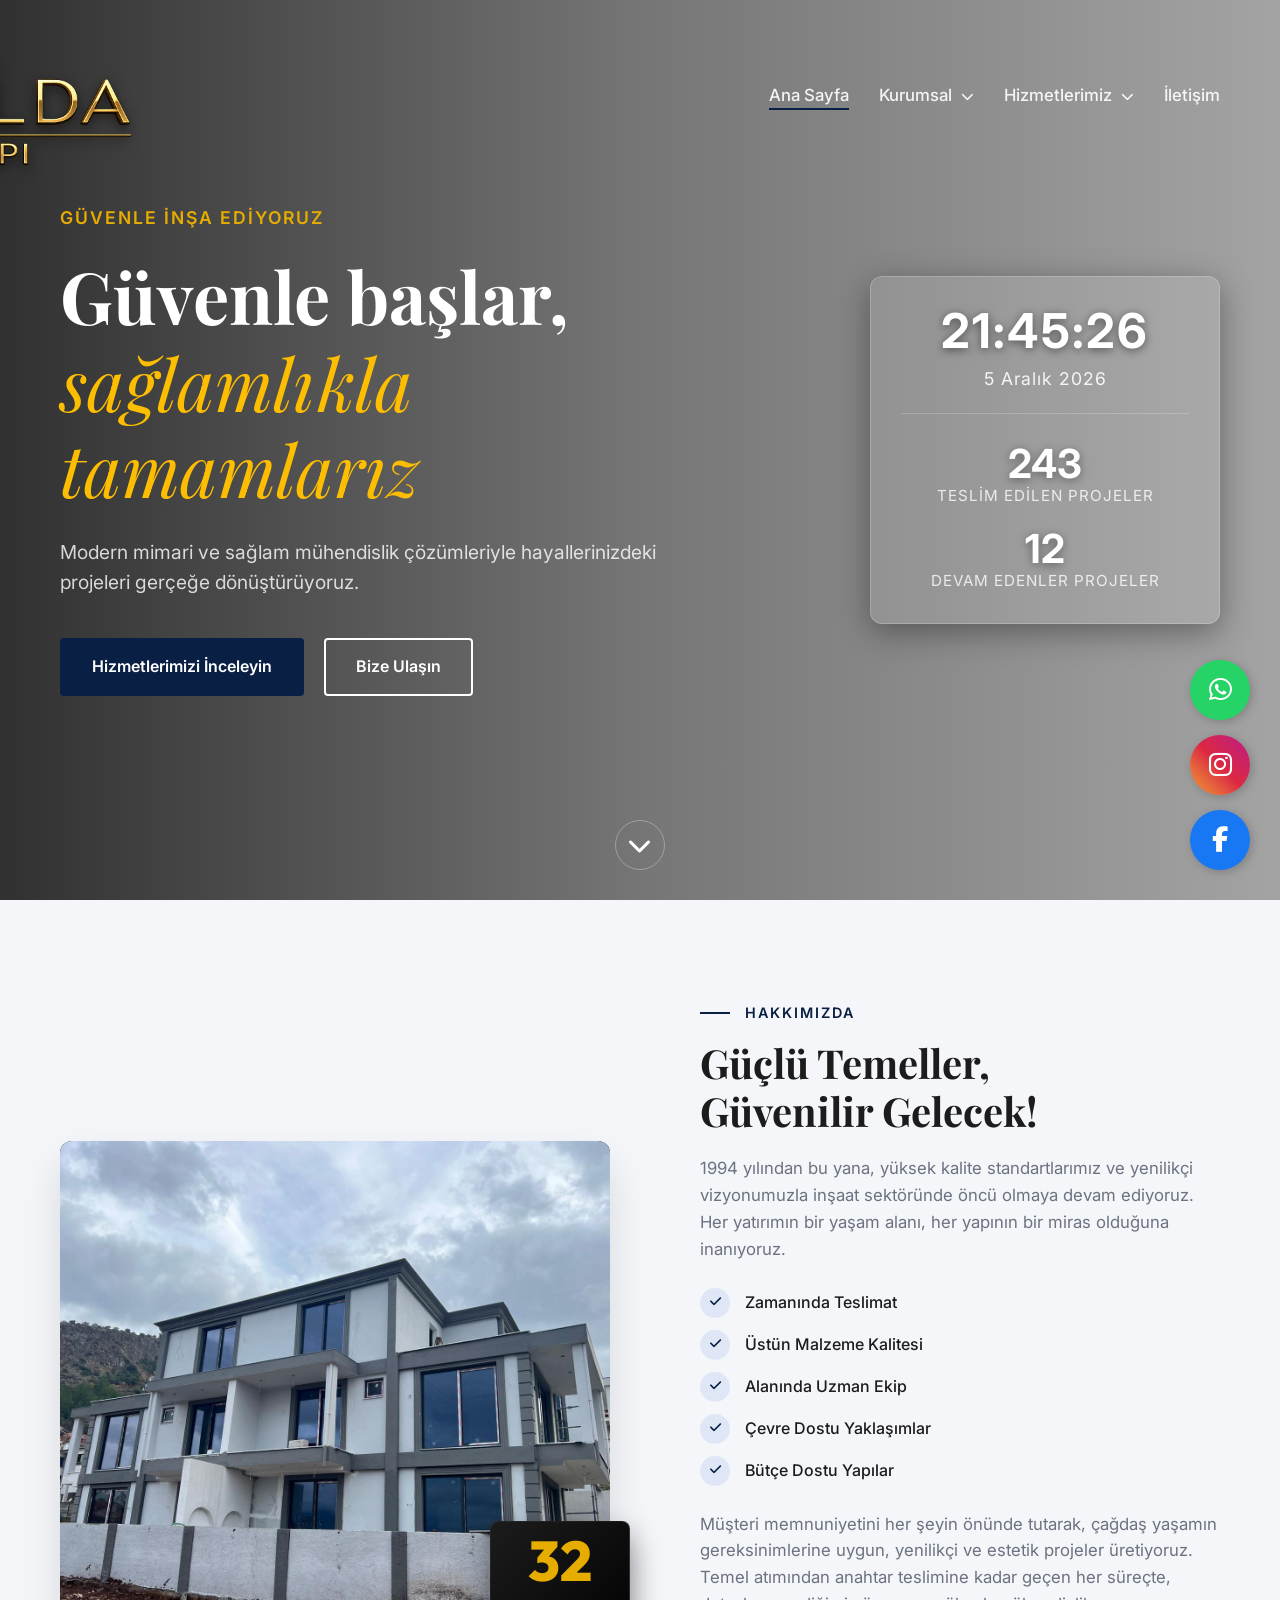
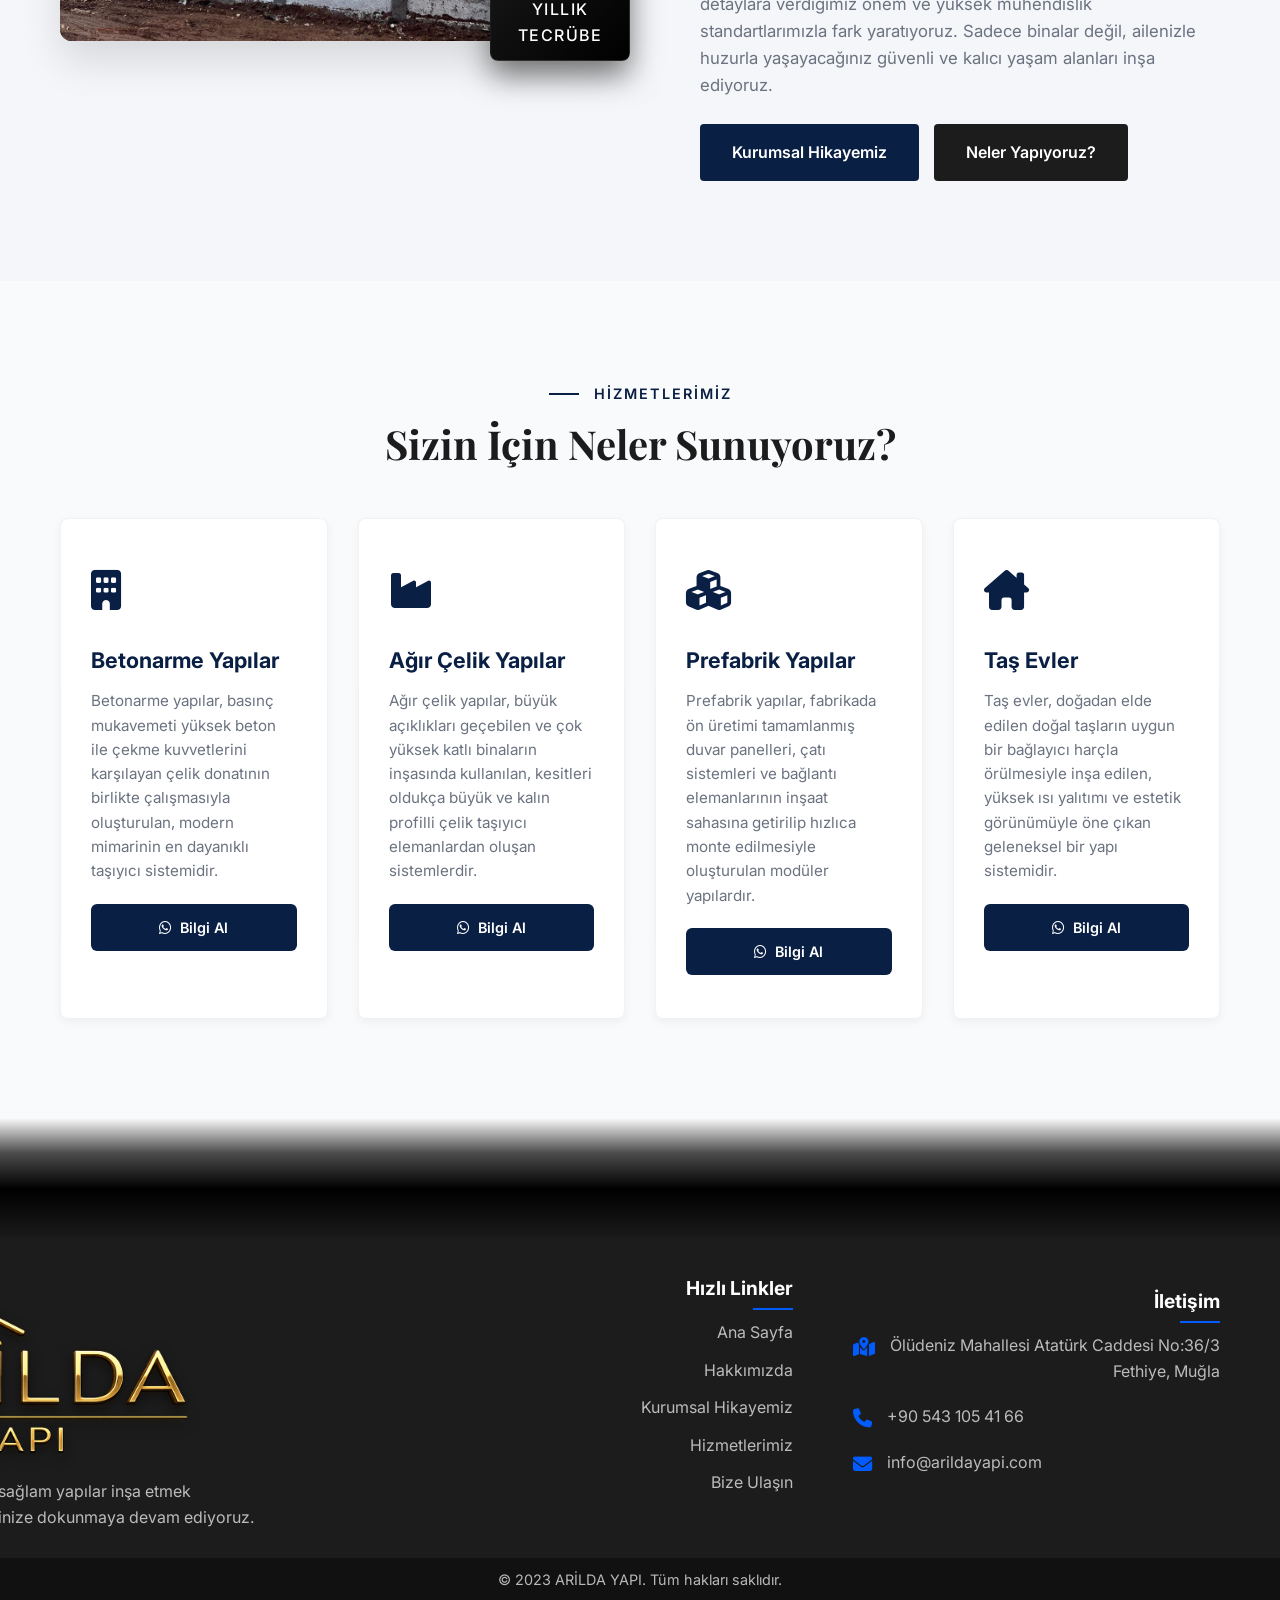
==== commit a195d126: "zero day" ====
--- a/index.html
+++ b/index.html
@@ -5,6 +5,7 @@
     <meta charset="UTF-8">
     <meta name="viewport" content="width=device-width, initial-scale=1.0">
     <title>ARİLDA YAPI | Geleceğin Mimarı</title>
+    <meta property="og:image" content="https://arildayapi.com.tr/img/sitelogo.jpg">
     <!-- Google Fonts -->
     <link rel="preconnect" href="https://fonts.googleapis.com">
     <link rel="preconnect" href="https://fonts.gstatic.com" crossorigin>
@@ -285,4 +286,4 @@
     <script src="script.js"></script>
 </body>
 
-</html>+</html>
